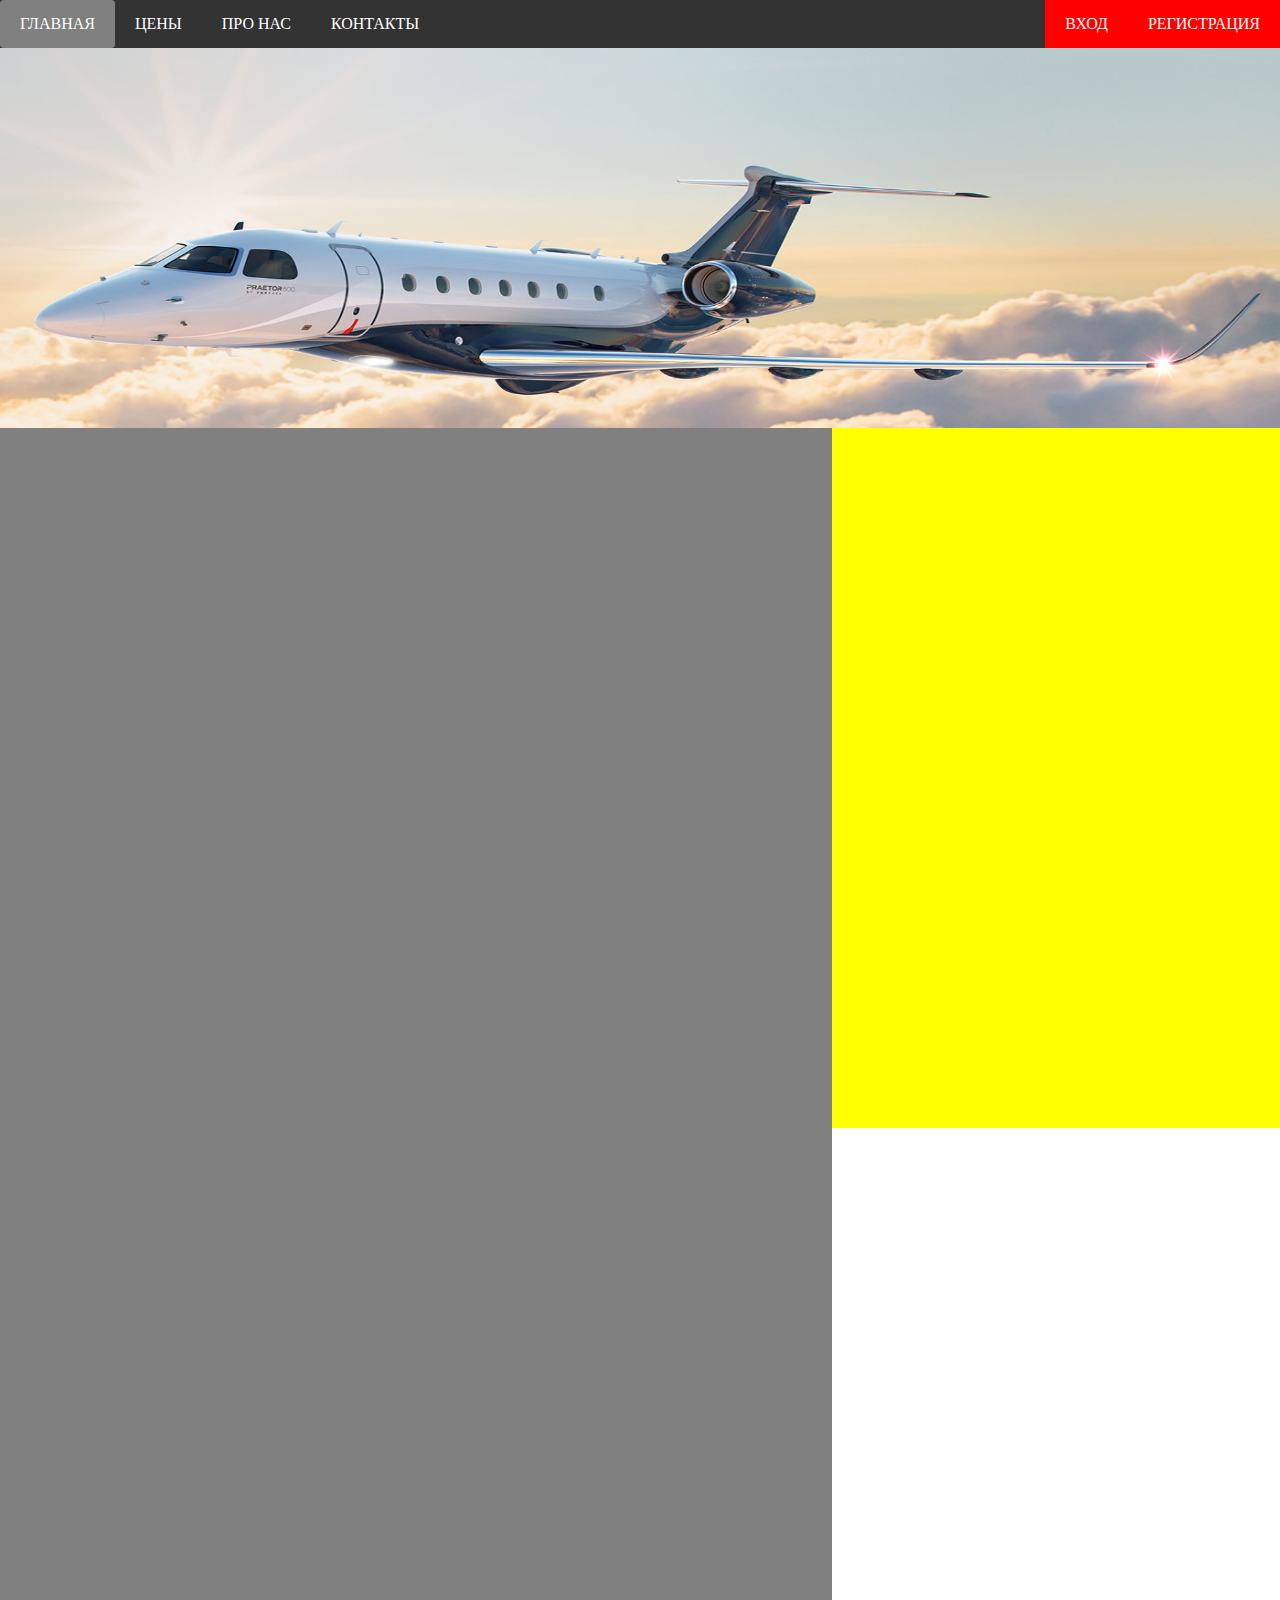
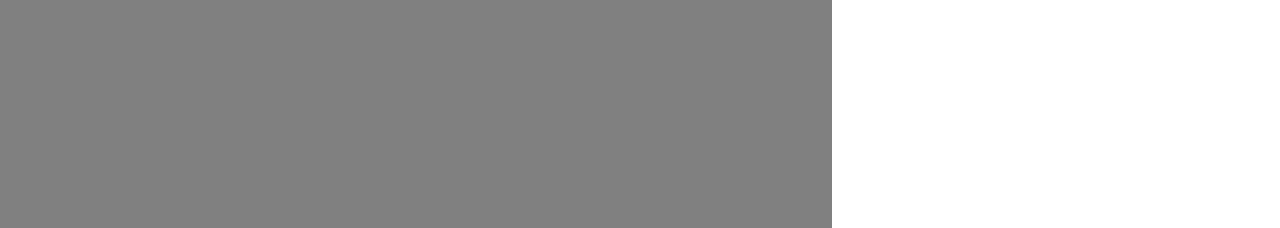
==== web/index.html @ d98359fa "Added part of files for website" ====
<!DOCTYPE html>
<html lang="en">
<head>
	<meta charset="UTF-8">
	<title>Авиакомпания</title>
	<link rel="stylesheet" type="text/css" href="css/main.css">
</head>
<body>
	<!-- Шапка + меню -->
	<header class="header">
		<div class="nav-menu">
			<ul>
				
				<li class="li-a"><a href="#main">главная</a></li>
				<li class="li-a"><a href="#price">цены</a></li>
				<li class="li-a"><a href="#about">про нас</a></li>
				<li class="li-a"><a href="#contact">контакты</a></li>
				<li class="user-btn" id="regBtn"><a href="#">Регистрация</a></li>
				<li class="user-btn" id="logBtn"><a href="#">Вход</a></li>
			</ul>
		</div>
		
		<!-- Окно регистрации -->
		<div id="regModal" class="reg-modal">
  		<!-- Содержимое окна -->
			<div class="reg-modal-content">
			    <span class="close">&times;</span>
			    <form action="register-form.php">
			    	<div class="reg-content">
			    		<h1>Регистрация</h1>
			    		<hr>
			    			<label class="lab-data" for="email"><b>Электронная почта</b></label>
			    			<input class="inp-data" type="text" placeholder="Ваш email" name="email" required>
			    			<label class="lab-data" for="pass"><b>Пароль</b></label>
			    			<input class="inp-data" type="password" placeholder="Введите пароль" name="password" required>
			    			<label class="lab-data" for="pass-repeat"><b>Повторите пароль</b></label>
			    			<input class="inp-data" type="password" placeholder="Повторите пароль" name="password-repeat" required>
			    		<hr>
			    		<button class="reg-btn" type="submit">Зарегистрироваться</button>
			    	</div>
			    </form>
			</div>
		</div>

		<!-- Окно логина -->
		<div id="logModal" class="log-modal">
  		<!-- Содержимое окна -->
			<div class="log-modal-content">
			    <span class="close">&times;</span>
			    <form action="login-form.php">
			    	<div class="log-content">
			    		<h1>Авторизация</h1>
			    		<hr>
			    			<label class="lab-data" for="email"><b>Электронная почта</b></label>
			    			<input class="inp-data" type="text" placeholder="Ваш email" name="email" required>
			    			<label class="lab-data" for="pass"><b>Пароль</b></label>
			    			<input class="inp-data" type="password" placeholder="Введите пароль" name="password" required>
			    		<hr>
			    		<button class="reg-btn" type="submit">Вход</button>
			    	</div>
			    </form>
			</div>
		</div>
		<div class="header-bg"></div>
	</header>
	<!-- Блок с новостями, и поиском билетов -->
	<div class="main-content">
		<div class="news-conteiner"></div>
		<div class="find-tickets"></div>
	</div>

	<script src="js/script.js"></script>
</body>
</html>
---- web/css/main.css ----
body {
	margin: 0;
	background-color: white;
	height: 100%;
	width: 100%;
}
ul{
	list-style-type: none;
	margin: 0;
	padding: 0;
	overflow: hidden;
	background-color: #333;
	position: sticky;
	text-transform: uppercase;
}

li{
	float: left;
}

li a{
	display: inline-block;
	color: white;
	text-align: center;
	padding: 15px 20px;
	text-decoration: none;
}

.li-a:hover{
	border-radius: 4px;
	background-color: grey;
}

.header-bg{
	width: 100%;
	height: 380px;
	background-image: url(../img/header-bg.jpg);
	background-size: 100% 125%;
	background-repeat: no-repeat;
	/*-webkit-background-size: 100% 110%;
	background-size: 100% 110%;
	background-repeat: no-repeat;*/
}

.user-btn{
	float: right;
	background-color: red;
	display: inline-block;
}

.user-btn:hover{
	background-color: none;
}

.main-content{
	width: 100%;
	height: 1400px;
	display: flex;
}

.news-conteiner{
	display: inline-block;
	float: left;
	width: 65%;
	height: 1400px;
	background-color: grey;
}

.find-tickets{
	display: inline-block;
	float: right;
	width: 35%;
	height: 700px;
	background-color: yellow;
}

/* The Modal (background) */
.reg-modal, .log-modal{
    display: none;
    position: fixed;
    z-index: 1;
    padding-top: 60px;
    left: 0;
    top: 0;
    width: 100%;
    height: 100%;
    overflow: hidden;
    background-color: rgb(0,0,0); /* Fallback color */
    background-color: rgba(0,0,0,0.4); /* Black w/ opacity */
}

/* Modal Content */
.reg-modal-content{
    background-color: #fefefe;
    margin: auto;
    padding: 15px;
    border: 1px solid #888;
    width: 40%;
    height: 80%;
    border-radius: 15px;
    box-shadow: -5px 5px 20px rgba(0,0,0,0.5);
}

.log-modal-content{
	background-color: #fefefe;
    margin: auto;
    padding: 15px;
    border: 1px solid #888;
    width: 40%;
    height: 65%;
    border-radius: 15px;
    box-shadow: -5px 5px 20px rgba(0,0,0,0.5);
}

.reg-content, .log-content{
	padding: 0px 15px 15px 15px;
}

.inp-data{
	width: 94%;
	padding: 15px;
	display: inline-block;
	border: none;
	background: #f1f1f1;
	margin: 8px 0 25px 0;
	font-size: 15px;
	font-style: italic;
}

.inp-data:focus{
	background-color: #ddd;
	outline: none;
}

.lab-data{
	font-size: 20px;
}

.reg-btn, .log-btn{
	text-align: center;
	background-color: green;
	color: white;
	width: 100%;
	height: 50px;
	border: none;
	padding: 10px;
	margin-top: 20px;
	font-size: 20px;
	font-style: bold;
	opacity: 0.8;
	border-radius: 4px;
}

/* The Close Button */
.close {
    color: #aaaaaa;
    float: right;
    font-size: 38px;
    font-weight: bold;
}

.close:hover, .close:focus {
    color: #000;
    text-decoration: none;
    cursor: pointer;
}
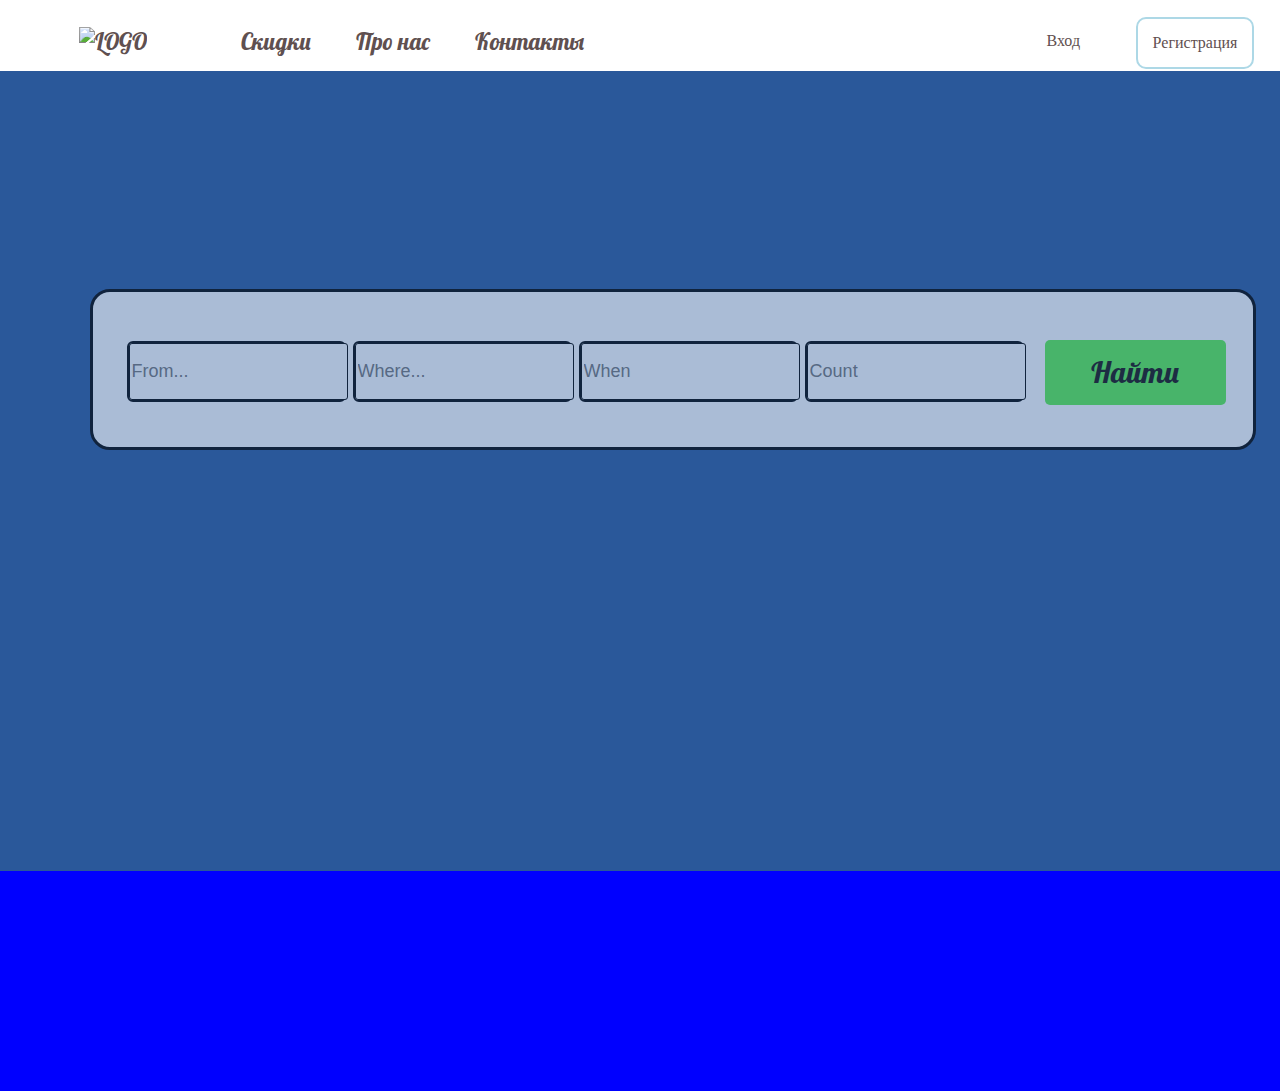
==== commit 825c3197: "Updating some files. Adding JS script for user-button" ====
--- a/web/index.html
+++ b/web/index.html
@@ -1,74 +1,81 @@
-<!DOCTYPE html>
-<html lang="en">
-<head>
-	<meta charset="UTF-8">
-	<title>Авиакомпания</title>
-	<link rel="stylesheet" type="text/css" href="css/main.css">
-</head>
-<body>
-	<!-- Шапка + меню -->
-	<header class="header">
-		<div class="nav-menu">
-			<ul>
-				
-				<li class="li-a"><a href="#main">главная</a></li>
-				<li class="li-a"><a href="#price">цены</a></li>
-				<li class="li-a"><a href="#about">про нас</a></li>
-				<li class="li-a"><a href="#contact">контакты</a></li>
-				<li class="user-btn" id="regBtn"><a href="#">Регистрация</a></li>
-				<li class="user-btn" id="logBtn"><a href="#">Вход</a></li>
-			</ul>
-		</div>
-		
-		<!-- Окно регистрации -->
-		<div id="regModal" class="reg-modal">
-  		<!-- Содержимое окна -->
-			<div class="reg-modal-content">
-			    <span class="close">&times;</span>
-			    <form action="register-form.php">
-			    	<div class="reg-content">
-			    		<h1>Регистрация</h1>
-			    		<hr>
-			    			<label class="lab-data" for="email"><b>Электронная почта</b></label>
-			    			<input class="inp-data" type="text" placeholder="Ваш email" name="email" required>
-			    			<label class="lab-data" for="pass"><b>Пароль</b></label>
-			    			<input class="inp-data" type="password" placeholder="Введите пароль" name="password" required>
-			    			<label class="lab-data" for="pass-repeat"><b>Повторите пароль</b></label>
-			    			<input class="inp-data" type="password" placeholder="Повторите пароль" name="password-repeat" required>
-			    		<hr>
-			    		<button class="reg-btn" type="submit">Зарегистрироваться</button>
-			    	</div>
-			    </form>
-			</div>
-		</div>
-
-		<!-- Окно логина -->
-		<div id="logModal" class="log-modal">
-  		<!-- Содержимое окна -->
-			<div class="log-modal-content">
-			    <span class="close">&times;</span>
-			    <form action="login-form.php">
-			    	<div class="log-content">
-			    		<h1>Авторизация</h1>
-			    		<hr>
-			    			<label class="lab-data" for="email"><b>Электронная почта</b></label>
-			    			<input class="inp-data" type="text" placeholder="Ваш email" name="email" required>
-			    			<label class="lab-data" for="pass"><b>Пароль</b></label>
-			    			<input class="inp-data" type="password" placeholder="Введите пароль" name="password" required>
-			    		<hr>
-			    		<button class="reg-btn" type="submit">Вход</button>
-			    	</div>
-			    </form>
-			</div>
-		</div>
-		<div class="header-bg"></div>
-	</header>
-	<!-- Блок с новостями, и поиском билетов -->
-	<div class="main-content">
-		<div class="news-conteiner"></div>
-		<div class="find-tickets"></div>
-	</div>
-
-	<script src="js/script.js"></script>
-</body>
+<!DOCTYPE html>
+<html lang="en">
+<head>
+	<meta charset="UTF-8">
+	<link rel="stylesheet" href="css/main.css">
+	<link href="https://fonts.googleapis.com/css?family=Lobster" rel="stylesheet">
+	<title>Airlines</title>
+</head>
+<body>
+	<ul>
+		<li><a href="" id="nav-menu" style="margin-left: 5%;"><img id="logo_img" src="img/1Condor-logo.png" alt="LOGO"></a></li>
+		<li><a href="" id="nav-menu" style="margin-left: 5%;">Скидки</a></li>
+		<li><a href="" id="nav-menu">Про нас</a></li>
+		<li><a href="" id="nav-menu">Контакты</a></li>
+		<li><a href="#" id="signIn">Регистрация</a></li>
+		<li><a href="#" id="logIn">Вход</a></li>
+	</ul>
+
+	<div id="regModal" class="reg-modal">
+		<div class="reg-modal-content">
+			<form action="">
+				<div class="reg-content">
+					<p class="h1Modal">Регистрация</p>
+			    		<hr>
+			    			<label class="lab-data" for="email">Электронная почта</label>
+			    			<input class="inp-data" type="text" placeholder="Ваш email" name="email" required>
+			    			<label class="lab-data" for="pass">Пароль</label>
+			    			<input class="inp-data" type="password" placeholder="Введите пароль" name="password" required>
+			    			<label class="lab-data" for="pass-repeat">Повторите пароль</label>
+			    			<input class="inp-data" type="password" placeholder="Повторите пароль" name="password-repeat" required>
+			    		<hr>
+			    	<button class="reg-btn" type="submit">Зарегистрироваться</button>
+				</div>
+			</form>
+		</div>
+	</div>
+
+	<div id="logModal" class="log-modal">
+		<div class="log-modal-content">
+			<form action="">
+				<div class="log-content">
+					<p class="h1Modal">Авторизация</p>
+			    		<hr>
+			    			<label class="lab-data" for="email">Электронная почта</label>
+			    			<input class="inp-data" type="text" placeholder="Ваш email" name="email" required>
+			    			<label class="lab-data" for="pass">Пароль</label>
+			    			<input class="inp-data" type="password" placeholder="Введите пароль" name="password" required>
+			    		<hr>
+			    	<button class="reg-btn" type="submit">Вход</button>
+				</div>
+			</form>
+		</div>
+	</div>
+	<script src="js/funcbtn.js"></script>
+
+	<div class="container">
+		<div class="find-tickets">
+			<div class="field">
+				<div class="air-from">
+					<input type="text" class="inp-from" placeholder="From...">
+				</div>
+				<div class="air-where">
+					<input type="text" class="inp-where" placeholder="Where...">
+				</div>
+				<div class="date-from">
+					<input type="text" class="inp-date" placeholder="When">
+				</div>
+				<div class="count">
+					<input type="text" class="inp-count" placeholder="Count">
+				</div>
+			</div>
+			<button class="search-tickets"><span id="search-btn">Найти</span></button>
+		</div>
+	</div>
+	
+	<div class="bottom">
+		
+	</div>
+	
+</body>
 </html>--- a/web/css/main.css
+++ b/web/css/main.css
@@ -1,166 +1,207 @@
-body {
-	margin: 0;
-	background-color: white;
-	height: 100%;
-	width: 100%;
-}
-ul{
-	list-style-type: none;
-	margin: 0;
-	padding: 0;
-	overflow: hidden;
-	background-color: #333;
-	position: sticky;
-	text-transform: uppercase;
-}
-
-li{
-	float: left;
-}
-
-li a{
-	display: inline-block;
-	color: white;
-	text-align: center;
-	padding: 15px 20px;
-	text-decoration: none;
-}
-
-.li-a:hover{
-	border-radius: 4px;
-	background-color: grey;
-}
-
-.header-bg{
-	width: 100%;
-	height: 380px;
-	background-image: url(../img/header-bg.jpg);
-	background-size: 100% 125%;
-	background-repeat: no-repeat;
-	/*-webkit-background-size: 100% 110%;
-	background-size: 100% 110%;
-	background-repeat: no-repeat;*/
-}
-
-.user-btn{
-	float: right;
-	background-color: red;
-	display: inline-block;
-}
-
-.user-btn:hover{
-	background-color: none;
-}
-
-.main-content{
-	width: 100%;
-	height: 1400px;
-	display: flex;
-}
-
-.news-conteiner{
-	display: inline-block;
-	float: left;
-	width: 65%;
-	height: 1400px;
-	background-color: grey;
-}
-
-.find-tickets{
-	display: inline-block;
-	float: right;
-	width: 35%;
-	height: 700px;
-	background-color: yellow;
-}
-
-/* The Modal (background) */
-.reg-modal, .log-modal{
-    display: none;
-    position: fixed;
-    z-index: 1;
-    padding-top: 60px;
-    left: 0;
-    top: 0;
-    width: 100%;
-    height: 100%;
-    overflow: hidden;
-    background-color: rgb(0,0,0); /* Fallback color */
-    background-color: rgba(0,0,0,0.4); /* Black w/ opacity */
-}
-
-/* Modal Content */
-.reg-modal-content{
-    background-color: #fefefe;
-    margin: auto;
-    padding: 15px;
-    border: 1px solid #888;
-    width: 40%;
-    height: 80%;
-    border-radius: 15px;
-    box-shadow: -5px 5px 20px rgba(0,0,0,0.5);
-}
-
-.log-modal-content{
-	background-color: #fefefe;
-    margin: auto;
-    padding: 15px;
-    border: 1px solid #888;
-    width: 40%;
-    height: 65%;
-    border-radius: 15px;
-    box-shadow: -5px 5px 20px rgba(0,0,0,0.5);
-}
-
-.reg-content, .log-content{
-	padding: 0px 15px 15px 15px;
-}
-
-.inp-data{
-	width: 94%;
-	padding: 15px;
-	display: inline-block;
-	border: none;
-	background: #f1f1f1;
-	margin: 8px 0 25px 0;
-	font-size: 15px;
-	font-style: italic;
-}
-
-.inp-data:focus{
-	background-color: #ddd;
-	outline: none;
-}
-
-.lab-data{
-	font-size: 20px;
-}
-
-.reg-btn, .log-btn{
-	text-align: center;
-	background-color: green;
-	color: white;
-	width: 100%;
-	height: 50px;
-	border: none;
-	padding: 10px;
-	margin-top: 20px;
-	font-size: 20px;
-	font-style: bold;
-	opacity: 0.8;
-	border-radius: 4px;
-}
-
-/* The Close Button */
-.close {
-    color: #aaaaaa;
-    float: right;
-    font-size: 38px;
-    font-weight: bold;
-}
-
-.close:hover, .close:focus {
-    color: #000;
-    text-decoration: none;
-    cursor: pointer;
+body{
+	margin: 0;
+}
+
+ul{
+	list-style-type: none;
+	margin: 0;
+	padding: 0;
+	overflow: hidden;
+	background-color: white;
+	/*position: fixed;*/
+	top: 0;
+	width: 100%;
+	/*z-index: 999;*/
+}
+
+#nav-menu{
+	float: left;
+	font-size: 23px;
+	font-family: 'Lobster', cursive;
+}
+
+li a{
+	display: block;
+	color: #5f5050;
+	text-align: center;
+	text-decoration: none;
+	padding: 15px;
+	margin-left: 15px;
+	margin-top: 12px;
+}
+
+#logIn, #signIn{
+	float: right;
+	margin-right: 2%;
+	margin-top: 17px;
+}
+#signIn{
+	border: 2px solid lightblue;
+	border-radius: 10px;
+}
+
+#logo_img{
+    width: 170px;
+    height: 50px;
+    margin-top: -11px;
+}
+
+.container{
+	width: 100%;
+	height: 800px;
+    background-color: #2a589a;
+	background-image: url("../img/background.jpg");
+	-webkit-background-size: cover;
+	background-size: cover;
+}
+
+.find-tickets{
+	background-color: white;
+    width: 1160px;
+    height: 155px;
+    opacity: 0.6;
+    margin: 17% 0 0 7%;
+    position: absolute;
+    border: 3px solid;
+    border-radius: 20px;
+}
+
+.field{
+width: 910px;
+    height: 80px;
+    /* background-color: black; */
+    margin-top: 41px;
+    margin-left: 31px;
+}
+
+.search-tickets{
+	border-radius: 5px;
+    float: right;
+    margin: -73px 27px 0 0;
+    width: 181px;
+    height: 65px;
+    color: #150f0a;
+    background-color: #5df14b;
+    border: none;
+    font-family: 'Lobster', cursive;
+    font-size: 30px;
+}
+
+#search-btn{
+	color: white
+	font-size: 20px;
+	cursor: pointer;
+}
+
+.air-from, .air-where, .date-from, .count{
+	display: inline-block;
+    width: 215px;
+    height: 57px;
+    background-color: #ffffff;
+    margin-left: 3px;
+    margin-top: 8px;
+    opacity: 1 !important;
+    border: 2px solid black;
+    border-radius: 6px;
+}
+
+.inp-from, .inp-where, .inp-date, .inp-count{
+    width: 213px;
+    height: 53px;
+    border: 1px solid black;
+    border-radius: 3px;
+}
+
+input{
+	font-size: 18px;
+}
+
+/* The Modal (background) */
+.reg-modal, .log-modal{
+    display: none;
+    position: fixed;
+    z-index: 1;
+    padding-top: 30px;
+    left: 0;
+    top: 0;
+    width: 100%;
+    height: 640px;
+    overflow: hidden;
+    background-color: rgb(0,0,0); /* Fallback color */
+    background-color: rgba(0,0,0,0.4); /* Black w/ opacity */
+}
+
+/* Modal Content */
+.reg-modal-content{
+    background-color: #fefefe;
+    margin: auto;
+    padding: 15px;
+    border: 1px solid #888;
+    width: 550px;
+    height: 560px;
+    border-radius: 15px;
+    box-shadow: -5px 5px 20px rgba(0,0,0,0.5);
+}
+
+.log-modal-content{
+	background-color: #fefefe;
+    margin: auto;
+    padding: 15px;
+    border: 1px solid #888;
+    width: 470px;
+    height: 455px;
+    border-radius: 15px;
+    box-shadow: -5px 5px 20px rgba(0,0,0,0.5);
+}
+
+.reg-btn, .log-btn{
+	text-align: center;
+    background-color: #3d403d;
+    color: white;
+    width: 100%;
+    height: 50px;
+    border: none;
+    padding: 0px;
+    margin-top: 20px;
+    font-size: 29px;
+    font-family: 'Lobster', cursive;
+    border-radius: 20px;
+}
+
+.reg-content, .log-content{
+	padding: 0px 15px 15px 15px;
+}
+
+.inp-data{
+	width: 94%;
+	padding: 15px;
+	display: inline-block;
+	border: none;
+	background: #f1f1f1;
+	margin: 8px 0 25px 0;
+	font-size: 15px;
+	font-style: italic;
+}
+
+.inp-data:focus{
+	background-color: #ddd;
+	outline: none;
+}
+
+.lab-data{
+	font-size: 20px;
+	font-family: 'Lobster', cursive;
+}
+
+.h1Modal{
+	font-size: 40px;
+    color: #4a4a4a;
+    font-family: 'Lobster', cursive;
+}
+
+/*ФУтер*/
+.bottom{
+	width: 100%;
+	height: 220px;
+	background-color: blue;
 }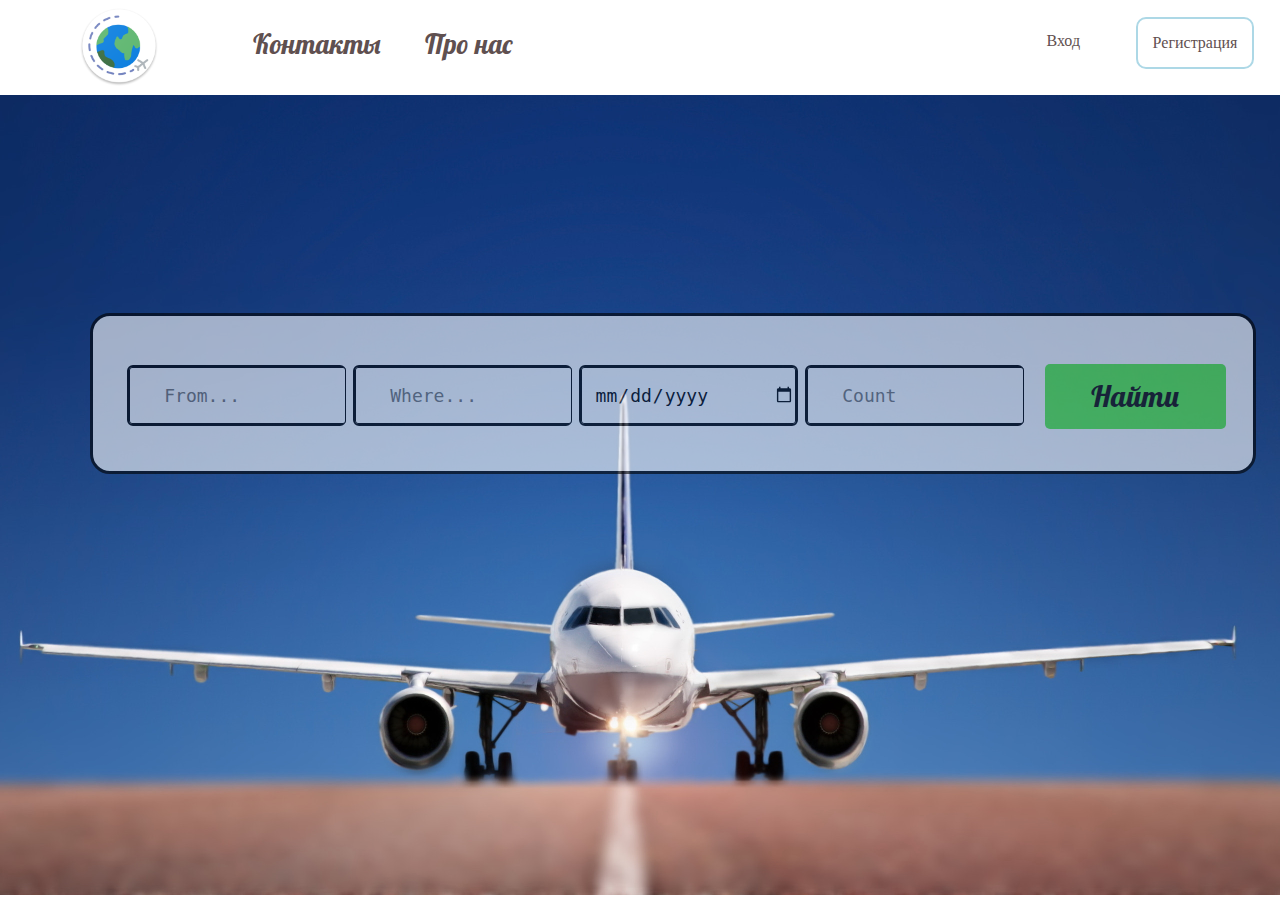
==== commit 1fa9d09e: "Merge pull request #28 from hbvhuwe/web" ====
--- a/web/index.html
+++ b/web/index.html
@@ -8,10 +8,9 @@
 </head>
 <body>
 	<ul>
-		<li><a href="" id="nav-menu" style="margin-left: 5%;"><img id="logo_img" src="img/1Condor-logo.png" alt="LOGO"></a></li>
-		<li><a href="" id="nav-menu" style="margin-left: 5%;">Скидки</a></li>
-		<li><a href="" id="nav-menu">Про нас</a></li>
-		<li><a href="" id="nav-menu">Контакты</a></li>
+		<li><a href="" id="nav-menu" style="margin-left: 5%;"><img id="logo_img" src="img/web_hi_res_round.png" alt="LOGO"></a></li>
+		<li><a href="contacts.html" id="nav-menu" style="margin-left: 5%;">Контакты</a></li>
+		<li><a href="about.html" id="nav-menu">Про нас</a></li>
 		<li><a href="#" id="signIn">Регистрация</a></li>
 		<li><a href="#" id="logIn">Вход</a></li>
 	</ul>
@@ -51,31 +50,27 @@
 			</form>
 		</div>
 	</div>
-	<script src="js/funcbtn.js"></script>
+	<script src="js/userbtn.js"></script>
 
 	<div class="container">
 		<div class="find-tickets">
 			<div class="field">
 				<div class="air-from">
-					<input type="text" class="inp-from" placeholder="From...">
+					<input type="text" class="inp-from" placeholder="  From...">
 				</div>
 				<div class="air-where">
-					<input type="text" class="inp-where" placeholder="Where...">
+					<input type="text" class="inp-where" placeholder="  Where...">
 				</div>
 				<div class="date-from">
-					<input type="text" class="inp-date" placeholder="When">
+					<input type="date" class="inp-date" placeholder="  When">
 				</div>
 				<div class="count">
-					<input type="text" class="inp-count" placeholder="Count">
+					<input type="text" class="inp-count" placeholder="  Count">
 				</div>
 			</div>
 			<button class="search-tickets"><span id="search-btn">Найти</span></button>
 		</div>
 	</div>
-	
-	<div class="bottom">
-		
-	</div>
-	
+
 </body>
 </html>--- a/web/css/main.css
+++ b/web/css/main.css
@@ -16,7 +16,7 @@
 
 #nav-menu{
 	float: left;
-	font-size: 23px;
+	font-size: 27px;
 	font-family: 'Lobster', cursive;
 }
 
@@ -41,9 +41,12 @@
 }
 
 #logo_img{
-    width: 170px;
-    height: 50px;
-    margin-top: -11px;
+	width: 80px;
+    height: 80px;
+    margin: 0;
+    padding-top: 20px;
+    margin-top: -41px;
+    margin-bottom: -13px;
 }
 
 .container{
@@ -104,12 +107,19 @@
     border: 2px solid black;
     border-radius: 6px;
 }
+::-webkit-inner-spin-button{display: none;}
+
+.inp-date{
+	height: 55px !important;
+}
 
 .inp-from, .inp-where, .inp-date, .inp-count{
-    width: 213px;
+    width: 200px;
     height: 53px;
     border: 1px solid black;
     border-radius: 3px;
+    padding-left: 13px;
+    font-family: 'Monospace', cursive;
 }
 
 input{
@@ -204,4 +214,4 @@
 	width: 100%;
 	height: 220px;
 	background-color: blue;
-}+}
